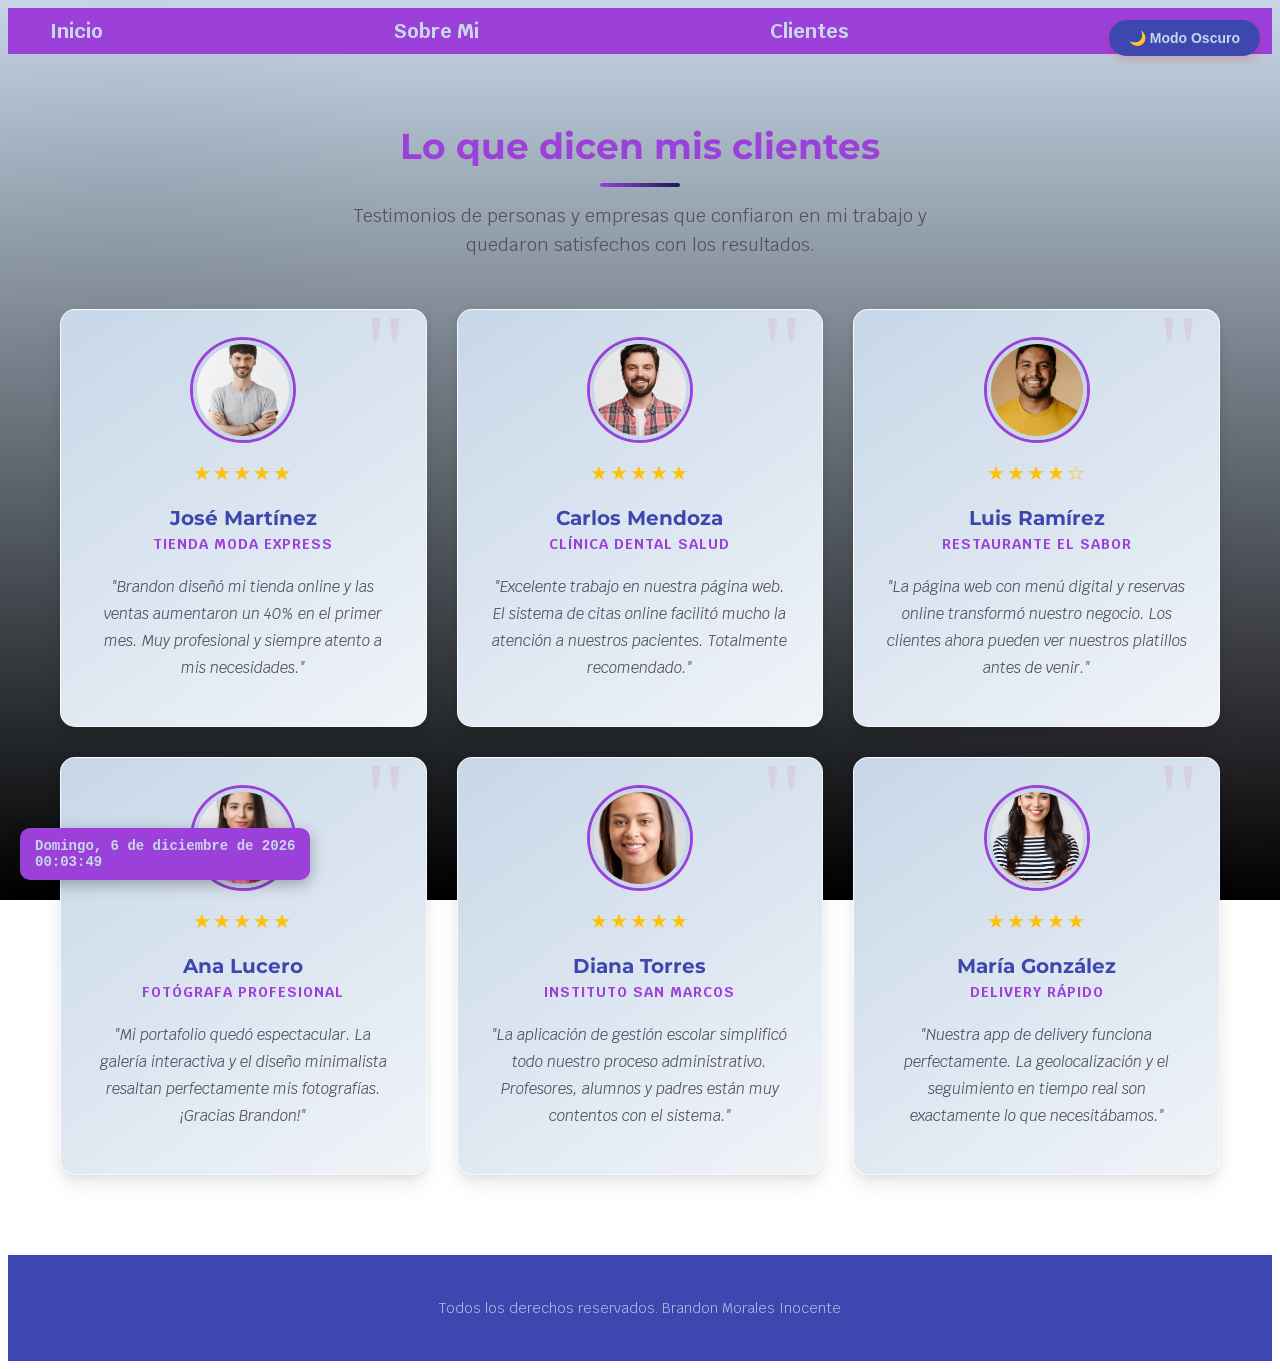
==== Clientes.html @ 87066e02 "Mi página web completa con modo oscuro, boton arriba y reloj" ====
<!DOCTYPE html>
<html lang="es">
<head>
    <meta charset="UTF-8">
    <meta name="viewport" content="width=device-width, initial-scale=1.0">
    <title>Clientes - Brandon Morales Inocente</title>
    <link href="https://fonts.googleapis.com/css2?family=Krub:wght@400;600;700&family=Montserrat:wght@500;700&display=swap" rel="stylesheet">
    <link rel="stylesheet" href="css/style.css">
    <style>
        body {
            background-image: 
                radial-gradient(circle at 10% 20%, rgba(23, 28, 73, 0.03) 0%, transparent 20%),
                radial-gradient(circle at 90% 80%, rgba(224, 59, 94, 0.03) 0%, transparent 20%),
                linear-gradient(to top, var(--grisClaro) 0%, var(--blanco) 100%);
            background-attachment: fixed;
        }

        .clientes {
            max-width: 120rem;
            margin: 0 auto;
            padding: 4rem 2rem;
        }

        .clientes-header {
            text-align: center;
            margin-bottom: 5rem;
        }

        .clientes-header h2 {
            font-family: 'Montserrat', sans-serif;
            font-size: 3.6rem;
            color: var(--secundario);
            margin-bottom: 1.5rem;
            position: relative;
            display: inline-block;
        }

        .clientes-header h2::after {
            content: '';
            display: block;
            width: 8rem;
            height: 4px;
            background: linear-gradient(90deg, var(--secundario), var(--primario));
            margin: 1.5rem auto 0;
            border-radius: 2px;
        }

        .clientes-header p {
            color: var(--gris);
            font-size: 1.8rem;
            max-width: 60rem;
            margin: 0 auto;
            line-height: 1.6;
        }

        .grid-clientes {
            display: grid;
            grid-template-columns: repeat(3, 1fr);
            gap: 3rem;
        }

        @media (max-width: 992px) {
            .grid-clientes {
                grid-template-columns: repeat(2, 1fr);
            }
        }

        @media (max-width: 576px) {
            .grid-clientes {
                grid-template-columns: 1fr;
            }
        }

        .testimonio {
            background: linear-gradient(145deg, var(--blanco), #f0f4f8);
            border-radius: 1.5rem;
            padding: 3rem;
            box-shadow: 
                0 4px 6px rgba(0, 0, 0, 0.05),
                0 10px 20px rgba(0, 0, 0, 0.08);
            transition: all 0.4s ease;
            border: 1px solid rgba(255, 255, 255, 0.8);
            position: relative;
            overflow: hidden;
        }

        .testimonio::before {
            content: '"';
            position: absolute;
            top: -1rem;
            right: 2rem;
            font-size: 10rem;
            color: rgba(224, 59, 94, 0.1);
            font-family: Georgia, serif;
            line-height: 1;
        }

        .testimonio:hover {
            transform: translateY(-8px);
            box-shadow: 
                0 12px 24px rgba(0, 0, 0, 0.12),
                0 4px 8px rgba(0, 0, 0, 0.06);
        }

        .cliente-foto {
            width: 10rem;
            height: 10rem;
            border-radius: 50%;
            object-fit: cover;
            border: 4px solid var(--blanco);
            box-shadow: 0 0 0 3px var(--secundario);
            margin-bottom: 2rem;
            display: block;
            margin-left: auto;
            margin-right: auto;
        }

        .estrellas {
            text-align: center;
            margin-bottom: 1.5rem;
            font-size: 2rem;
            color: #ffc107;
            letter-spacing: 2px;
        }

        .testimonio h3 {
            font-family: 'Montserrat', sans-serif;
            font-size: 2rem;
            color: var(--oscuro);
            text-align: center;
            margin-bottom: 0.5rem;
        }

        .empresa {
            display: block;
            text-align: center;
            color: var(--secundario);
            font-weight: 700;
            font-size: 1.4rem;
            text-transform: uppercase;
            letter-spacing: 1px;
            margin-bottom: 2rem;
        }

        .testimonio p {
            color: var(--gris);
            line-height: 1.8;
            font-size: 1.5rem;
            text-align: center;
            font-style: italic;
        }

        .footer {
            text-align: center;
            padding: 3rem;
            margin-top: 4rem;
            background: var(--oscuro);
            color: var(--blanco);
        }

        .footer p {
            font-size: 1.4rem;
            opacity: 0.8;
        }
    </style>
</head>
<body>
    
    <nav class="nav-bg">
        <div class="navegacion-principal contenedor">
            <a href="Inicio.html">Inicio</a>
            <a href="SobreMi.html">Sobre Mi</a>
            <a href="Clientes.html">Clientes</a>
            <a href="Contacto.html">Contacto</a>
        </div>
    </nav>

    <main class="clientes">
        
        <div class="clientes-header">
            <h2>Lo que dicen mis clientes</h2>
            <p>Testimonios de personas y empresas que confiaron en mi trabajo y quedaron satisfechos con los resultados.</p>
        </div>
        
        <div class="grid-clientes">
            
            <!-- Cliente 1 - Hombre camisa gris -->
            <div class="testimonio sombra">
                <img src="img/cliente1.jpg" alt="José Martínez" class="cliente-foto">
                <div class="estrellas">★★★★★</div>
                <h3>José Martínez</h3>
                <span class="empresa">Tienda Moda Express</span>
                <p>"Brandon diseñó mi tienda online y las ventas aumentaron un 40% en el primer mes. Muy profesional y siempre atento a mis necesidades."</p>
            </div>

            <!-- Cliente 2 - Hombre camisa a cuadros -->
            <div class="testimonio sombra">
                <img src="img/cliente2.jpg" alt="Carlos Mendoza" class="cliente-foto">
                <div class="estrellas">★★★★★</div>
                <h3>Carlos Mendoza</h3>
                <span class="empresa">Clínica Dental Salud</span>
                <p>"Excelente trabajo en nuestra página web. El sistema de citas online facilitó mucho la atención a nuestros pacientes. Totalmente recomendado."</p>
            </div>

            <!-- Cliente 3 - Hombre polo amarillo -->
            <div class="testimonio sombra">
                <img src="img/cliente3.jpg" alt="Luis Ramírez" class="cliente-foto">
                <div class="estrellas">★★★★☆</div>
                <h3>Luis Ramírez</h3>
                <span class="empresa">Restaurante El Sabor</span>
                <p>"La página web con menú digital y reservas online transformó nuestro negocio. Los clientes ahora pueden ver nuestros platillos antes de venir."</p>
            </div>

            <!-- Cliente 4 - Mujer polo rosa -->
            <div class="testimonio sombra">
                <img src="img/cliente4.jpg" alt="Ana Lucero" class="cliente-foto">
                <div class="estrellas">★★★★★</div>
                <h3>Ana Lucero</h3>
                <span class="empresa">Fotógrafa Profesional</span>
                <p>"Mi portafolio quedó espectacular. La galería interactiva y el diseño minimalista resaltan perfectamente mis fotografías. ¡Gracias Brandon!"</p>
            </div>

            <!-- Cliente 5 - Mujer polo gris -->
            <div class="testimonio sombra">
                <img src="img/cliente5.jpg" alt="Diana Torres" class="cliente-foto">
                <div class="estrellas">★★★★★</div>
                <h3>Diana Torres</h3>
                <span class="empresa">Instituto San Marcos</span>
                <p>"La aplicación de gestión escolar simplificó todo nuestro proceso administrativo. Profesores, alumnos y padres están muy contentos con el sistema."</p>
            </div>

            <!-- Cliente 6 - Mujer rayas -->
            <div class="testimonio sombra">
                <img src="img/cliente6.jpg" alt="María González" class="cliente-foto">
                <div class="estrellas">★★★★★</div>
                <h3>María González</h3>
                <span class="empresa">Delivery Rápido</span>
                <p>"Nuestra app de delivery funciona perfectamente. La geolocalización y el seguimiento en tiempo real son exactamente lo que necesitábamos."</p>
            </div>

        </div>

    </main>

    <footer class="footer">
        <p>Todos los derechos reservados. Brandon Morales Inocente</p>
    </footer>

    <!-- Botones y Scripts agregados -->
    <button id="btnTema">🌙 Modo Oscuro</button>
    <button id="btnTop">↑ Ir Arriba</button>
    <script src="js/script.js"></script>
</body>
</html>
---- css/style.css ----
:root {
    --blanco: #c7d7e8;
    --oscuro: #3c47af;
    --primario: #171c49;
    --secundario: #9c40da;
    --gris: #505163;
    --grisClaro: #000000;
}

/* Globales */
html {
    font-size: 62.5%;
    box-sizing: border-box;
    scroll-snap-type: y proximity;
}

/* Scroll Snap */
.servicios,
.navegacion-principal,
.formulario {
    scroll-snap-align: center;
    scroll-snap-stop: always;
}

*, *:before, *:after {
    box-sizing: inherit;
}

body {
    font-size: 16px;
    font-family: 'Krub', sans-serif;
    background: linear-gradient(to top, var(--grisClaro) 0%, var(--blanco) 100%);
    transition: background 0.3s ease, color 0.3s ease;
    min-height: 100vh;
}

/* Transiciones suaves para todos los elementos */
.sombra, .nav-bg, .formulario, .servicio .iconos, .boton, 
.navegacion-principal a, .input-text, .campo label {
    transition: all 0.3s ease;
}

.contenedor {
    max-width: 120rem;
    margin: 0 auto;
}

.boton {
    background-color: var(--secundario);
    color: var(--blanco);
    padding: 1rem 3rem;
    margin-top: 3rem;
    font-size: 2rem;
    text-decoration: none;
    text-transform: uppercase;
    font-weight: bold;
    border-radius: .5rem;
    width: 90%;
    text-align: center;
    border: none;
}

@media (min-width: 768px) {
    .boton {
        width: auto;
    }
}

.boton:hover {
    cursor: pointer;
    transform: scale(1.05);
    background-color: var(--primario);
}

.sombra {
    box-shadow: 0px 5px 15px 0px rgba(112,112,112,0.48);
    background-color: var(--blanco);
    padding: 2rem;
    border-radius: 1rem;
}

/* Tipografia */
h1 {
    font-size: 3.8rem;
}
h2 {
    font-size: 2.8rem;
}
h3 {
    font-size: 1.8rem;
}
h1, h2, h3 {
    text-align: center;
}

/* Titulos */
.titulo span {
    font-size: 2rem;
}

/* Utilidades */
.w-sm-100 {
    width: 100%;
}

@media (min-width: 768px) {
    .w-sm-100 {
        width: auto;
    }
}

.flex {
    display: flex;
}

.alinear-derecha {
    justify-content: flex-end;
}

/* Navegacion Principal */
.nav-bg {
    background-color: var(--secundario);
}

.navegacion-principal {
    display: flex;
    flex-direction: column;
}

@media (min-width: 768px) {
    .navegacion-principal {
        flex-direction: row;
        justify-content: space-between;
    }
}

.navegacion-principal a {
    display: block;
    text-align: center;
    color: var(--blanco);
    text-decoration: none;
    font-size: 2rem;
    font-weight: 700;
    padding: 1rem;
}

.navegacion-principal a:hover {
    background-color: var(--primario);
    color: var(--oscuro);
}

/* Hero */
.hero {
    background-image: url(../img/hero.jpg);
    background-repeat: no-repeat;
    background-size: cover;
    height: 450px;
    position: relative;
    margin-bottom: 2rem;
}

.contenido-hero {
    position: absolute;
    background-color: rgb(0 0 0 / 70%);
    width: 100%;
    height: 100%;
    display: flex;
    flex-direction: column;
    align-items: center;
    justify-content: center;
}

.contenido-hero h2, 
.contenido-hero p {
    color: var(--blanco);
}

.contenido-hero .ubicacion {
    display: flex;
    align-items: flex-end;
}

/* Servicios */
@media (min-width: 768px) {
    .servicios {
        display: grid;
        grid-template-columns: repeat(3, 1fr);
        column-gap: 1rem;
    }
}

.servicio {
    display: flex;
    flex-direction: column;
    align-items: center;
}

.servicio h3 {
    color: var(--secundario);
    font-weight: normal;
}

.servicio p {
    line-height: 2;
    text-align: center;
}

.servicio .iconos {
    height: 15rem;
    width: 15rem;
    background-color: var(--primario);
    border-radius: 50%;
    display: flex;
    justify-content: space-evenly;
    align-items: center;
}

/* Contacto */
.formulario {
    background-color: var(--gris);
    width: min(60rem, 100%);
    margin: 0 auto;
    padding: 2rem;
    border-radius: 1rem;
}

.formulario fieldset {
    border: none;
}

.formulario legend {
    text-align: center;
    font-size: 1.8rem;
    text-transform: uppercase;
    font-weight: 700;
    margin-bottom: 2rem;
    color: var(--primario);
}

@media (min-width: 768px) {
    .contenedor-campos {
        display: grid;
        grid-template-columns: 50% 50%;
        grid-template-rows: auto auto 20rem;
        column-gap: 1rem;
    }

    .campo:nth-child(3),
    .campo:nth-child(4) {
        grid-column: 1 / 3;
    }
}

.campo {
    margin-bottom: 1rem;
}

.campo label {
    color: var(--blanco);
    font-weight: bold;
    margin-bottom: .5rem;
    display: block;
}

.campo textarea {
    height: 20rem;
}

.input-text {
    width: 100%;
    border: none;
    padding: 1.5rem;
    border-radius: .5rem;
    background-color: var(--blanco);
    color: var(--oscuro);
}

/* Footer */
.footer {
    text-align: center;
    padding: 2rem;
    margin-top: 2rem;
}

/* ============================================
   BOTÓN "IR ARRIBA"
   ============================================ */

#btnTop {
    display: none;
    position: fixed;
    bottom: 3rem;
    right: 3rem;
    z-index: 99;
    background-color: var(--secundario);
    color: var(--blanco);
    border: none;
    outline: none;
    cursor: pointer;
    padding: 1.5rem 2rem;
    border-radius: 1rem;
    font-size: 1.6rem;
    font-weight: bold;
    box-shadow: 0 4px 15px rgba(128, 132, 196, 0.3);
    transition: all 0.3s ease;
}

#btnTop:hover {
    background-color: var(--primario);
    transform: translateY(-3px);
    box-shadow: 0 6px 20px rgba(23, 190, 51, 0.4);
}

/* ============================================
   BOTÓN MODO OSCURO/CLARO
   ============================================ */

#btnTema {
    position: fixed;
    top: 2rem;
    right: 2rem;
    z-index: 100;
    background-color: var(--oscuro);
    color: var(--blanco);
    border: none;
    outline: none;
    cursor: pointer;
    padding: 1rem 2rem;
    border-radius: 3rem;
    font-size: 1.4rem;
    font-weight: bold;
    box-shadow: 0 4px 10px rgba(218, 16, 16, 0.2);
    transition: all 0.3s ease;
}

#btnTema:hover {
    transform: scale(1.05);
    box-shadow: 0 6px 15px rgba(107, 224, 11, 0.3);
}

/* ============================================
   MODO OSCURO - COMPLETO Y CORREGIDO
   ============================================ */

body.modo-oscuro {
    --blanco: #0f0f1a;
    --oscuro: #e0e0ff;
    --primario: #ff6b6b;
    --secundario: #4ecdc4;
    --gris: #1a1a2e;
    --grisClaro: #16213e;
}

body.modo-oscuro .nav-bg {
    background-color: #1a1a2e;
}

body.modo-oscuro .sombra {
    background-color: #1a1a2e;
    box-shadow: 0px 5px 15px 0px rgba(0,0,0,0.3);
}

body.modo-oscuro .formulario {
    background-color: #16213e;
}

body.modo-oscuro .campo label {
    color: #e0e0ff;
}

body.modo-oscuro .input-text {
    background-color: #0f0f1a;
    color: #e0e0ff;
    border: 1px solid #4ecdc4;
}

body.modo-oscuro .servicio .iconos {
    background-color: #4ecdc4;
}

body.modo-oscuro .servicio h3 {
    color: #4ecdc4;
}

body.modo-oscuro .footer {
    color: #e0e0ff;
}

body.modo-oscuro #btnTema {
    background-color: #4ecdc4;
    color: #0f0f1a;
}

body.modo-oscuro .navegacion-principal a:hover {
    background-color: #ff6b6b;
    color: #0f0f1a;
}

body.modo-oscuro .boton {
    background-color: #4ecdc4;
    color: #0f0f1a;
}

body.modo-oscuro .boton:hover {
    background-color: #ff6b6b;
    color: #0f0f1a;
}

body.modo-oscuro .contenido-hero h2,
body.modo-oscuro .contenido-hero p {
    color: #e0e0ff;
}

body.modo-oscuro .formulario legend {
    color: #4ecdc4;
}

body.modo-oscuro #btnTop {
    background-color: #4ecdc4;
    color: #0f0f1a;
}

body.modo-oscuro #btnTop:hover {
    background-color: #ff6b6b;
    color: #0f0f1a;
}
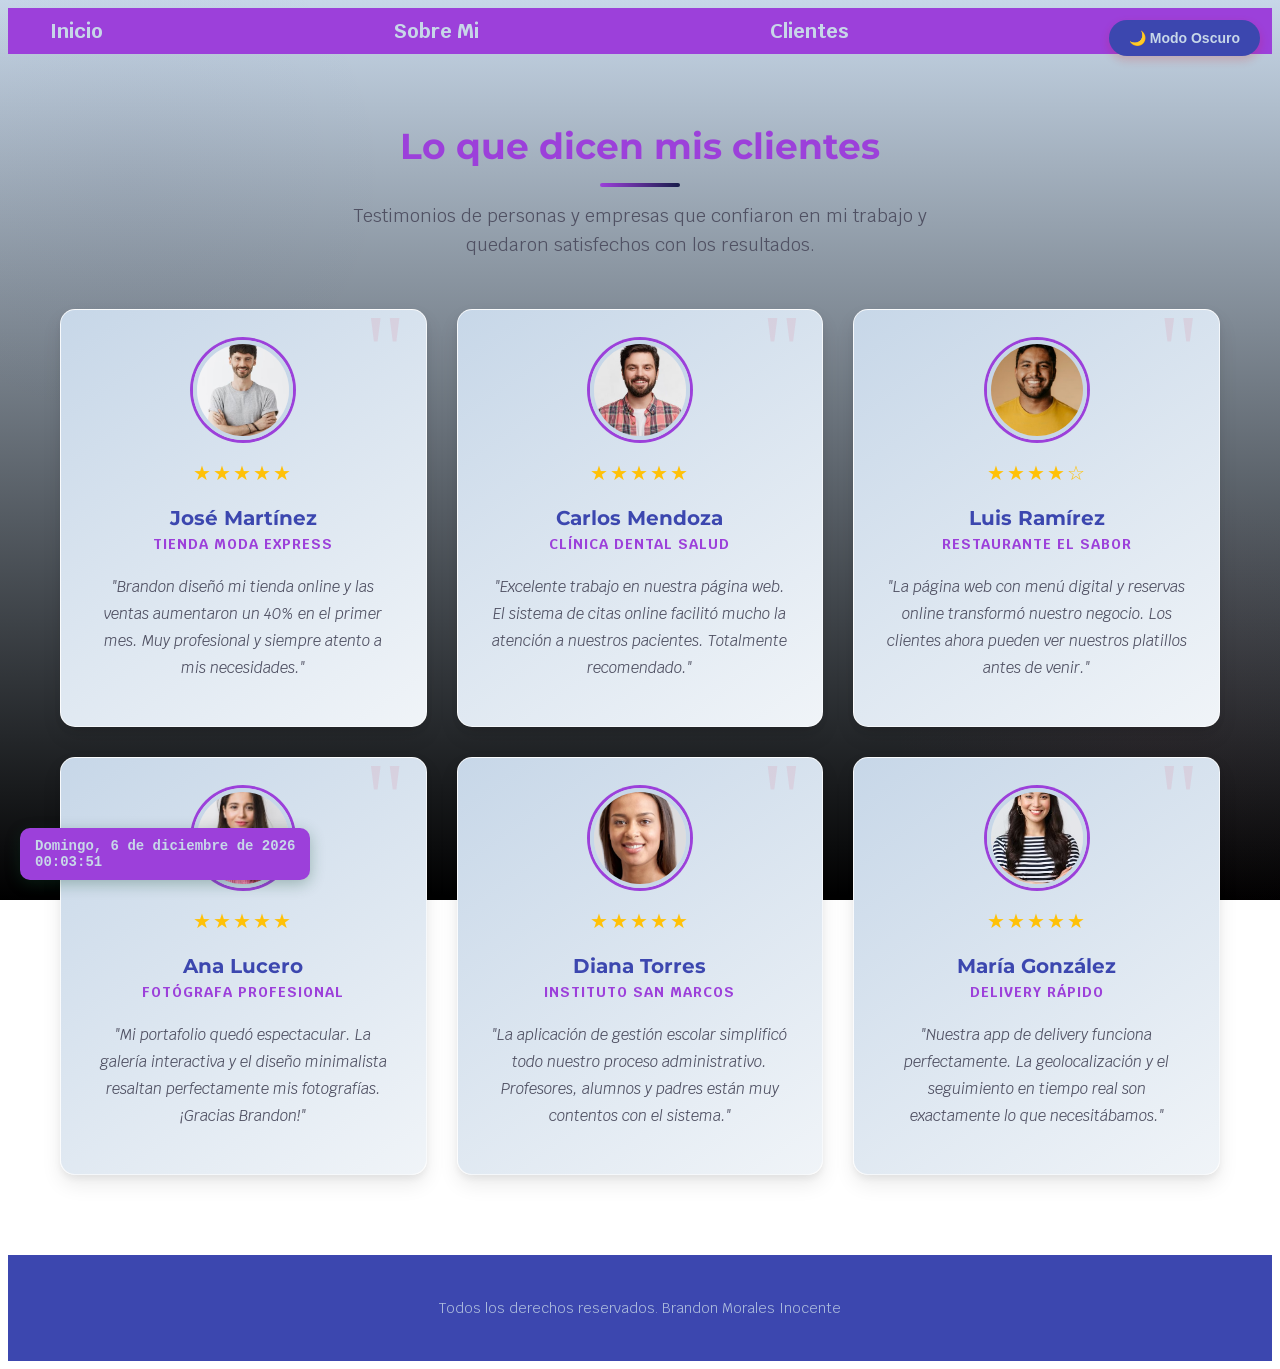
==== commit f5587da8: "Formularios funcionales: contacto, newsletter y presupuesto" ====
--- a/Clientes.html
+++ b/Clientes.html
@@ -246,8 +246,8 @@
         <p>Todos los derechos reservados. Brandon Morales Inocente</p>
     </footer>
 
-    <!-- Botones y Scripts agregados -->
-    <button id="btnTema">🌙 Modo Oscuro</button>
+    <!-- B -->
+    <button id="btnTema"> Modo Oscuro</button>
     <button id="btnTop">↑ Ir Arriba</button>
     <script src="js/script.js"></script>
 </body>
--- a/css/style.css
+++ b/css/style.css
@@ -339,7 +339,7 @@
 }
 
 /* ============================================
-   MODO OSCURO - COMPLETO Y CORREGIDO
+   MODO OSCURO 
    ============================================ */
 
 body.modo-oscuro {
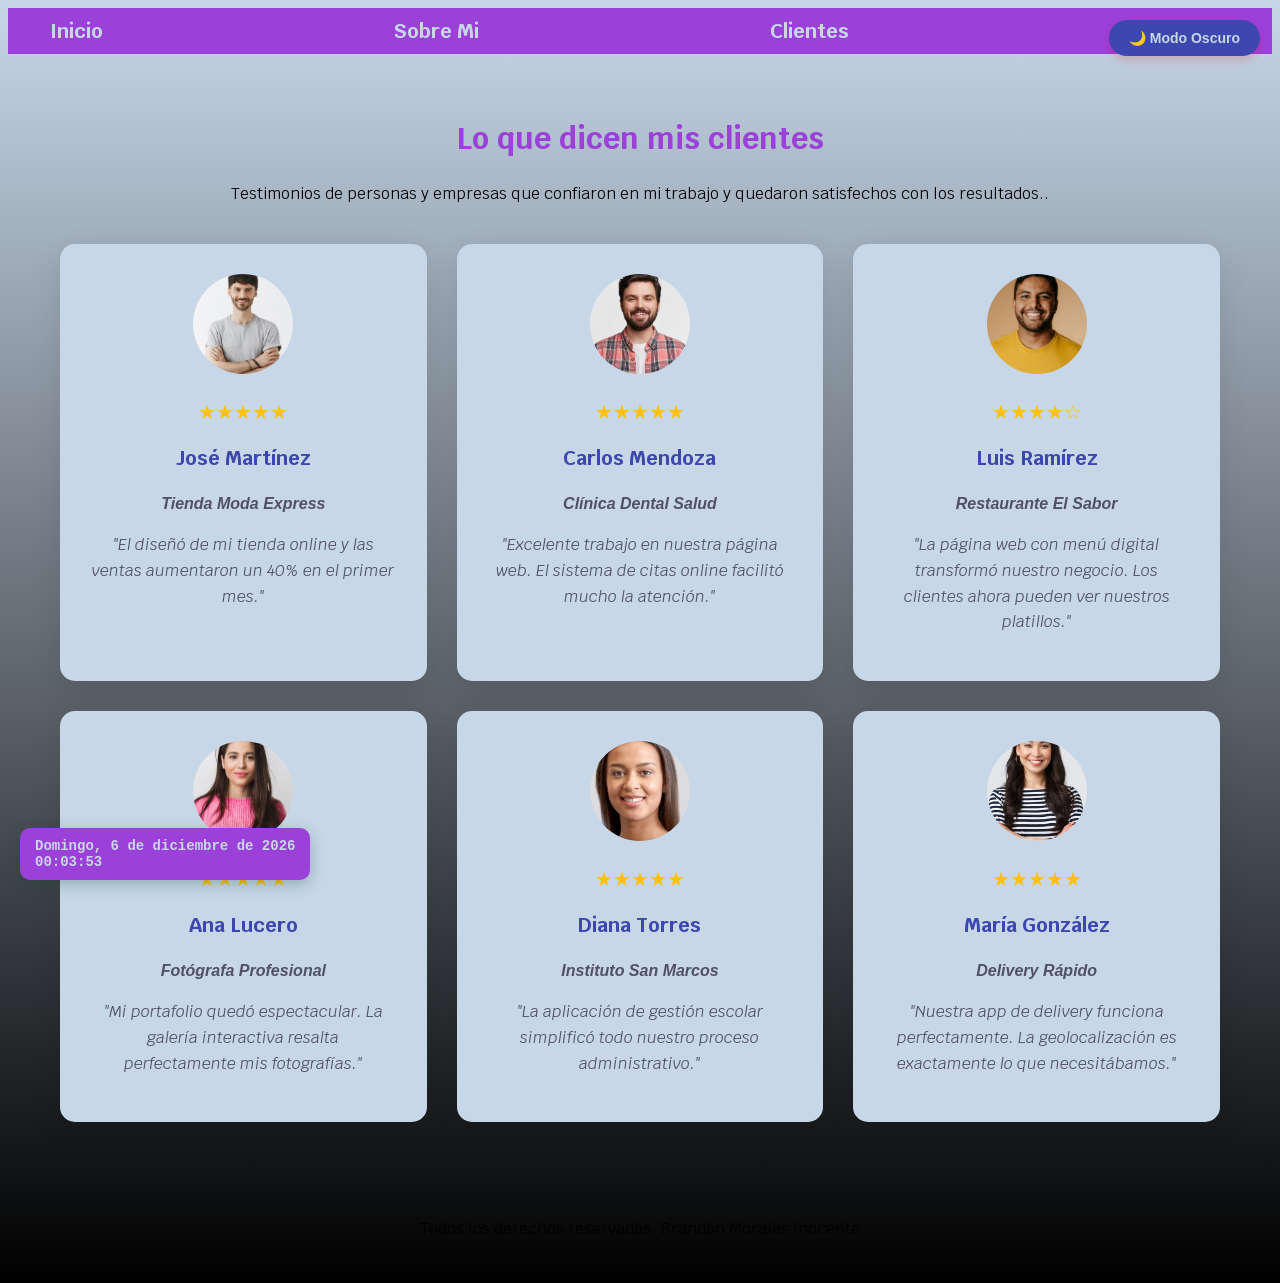
==== commit de939623: "Versión actualizada con formularios newsletter y presupuesto" ====
--- a/Clientes.html
+++ b/Clientes.html
@@ -7,165 +7,64 @@
     <link href="https://fonts.googleapis.com/css2?family=Krub:wght@400;600;700&family=Montserrat:wght@500;700&display=swap" rel="stylesheet">
     <link rel="stylesheet" href="css/style.css">
     <style>
-        body {
-            background-image: 
-                radial-gradient(circle at 10% 20%, rgba(23, 28, 73, 0.03) 0%, transparent 20%),
-                radial-gradient(circle at 90% 80%, rgba(224, 59, 94, 0.03) 0%, transparent 20%),
-                linear-gradient(to top, var(--grisClaro) 0%, var(--blanco) 100%);
-            background-attachment: fixed;
-        }
-
+        /* Estilos para clientes */
         .clientes {
             max-width: 120rem;
             margin: 0 auto;
             padding: 4rem 2rem;
         }
-
-        .clientes-header {
-            text-align: center;
-            margin-bottom: 5rem;
-        }
-
-        .clientes-header h2 {
-            font-family: 'Montserrat', sans-serif;
-            font-size: 3.6rem;
-            color: var(--secundario);
-            margin-bottom: 1.5rem;
-            position: relative;
-            display: inline-block;
-        }
-
-        .clientes-header h2::after {
-            content: '';
-            display: block;
-            width: 8rem;
-            height: 4px;
-            background: linear-gradient(90deg, var(--secundario), var(--primario));
-            margin: 1.5rem auto 0;
-            border-radius: 2px;
-        }
-
-        .clientes-header p {
-            color: var(--gris);
-            font-size: 1.8rem;
-            max-width: 60rem;
-            margin: 0 auto;
-            line-height: 1.6;
-        }
-
         .grid-clientes {
             display: grid;
             grid-template-columns: repeat(3, 1fr);
             gap: 3rem;
         }
-
         @media (max-width: 992px) {
             .grid-clientes {
                 grid-template-columns: repeat(2, 1fr);
             }
         }
-
         @media (max-width: 576px) {
             .grid-clientes {
                 grid-template-columns: 1fr;
             }
         }
-
         .testimonio {
-            background: linear-gradient(145deg, var(--blanco), #f0f4f8);
+            background: var(--blanco);
             border-radius: 1.5rem;
             padding: 3rem;
-            box-shadow: 
-                0 4px 6px rgba(0, 0, 0, 0.05),
-                0 10px 20px rgba(0, 0, 0, 0.08);
-            transition: all 0.4s ease;
-            border: 1px solid rgba(255, 255, 255, 0.8);
-            position: relative;
-            overflow: hidden;
+            text-align: center;
+            box-shadow: 0 10px 30px rgba(0,0,0,0.1);
         }
-
-        .testimonio::before {
-            content: '"';
-            position: absolute;
-            top: -1rem;
-            right: 2rem;
-            font-size: 10rem;
-            color: rgba(224, 59, 94, 0.1);
-            font-family: Georgia, serif;
-            line-height: 1;
-        }
-
-        .testimonio:hover {
-            transform: translateY(-8px);
-            box-shadow: 
-                0 12px 24px rgba(0, 0, 0, 0.12),
-                0 4px 8px rgba(0, 0, 0, 0.06);
-        }
-
         .cliente-foto {
             width: 10rem;
             height: 10rem;
             border-radius: 50%;
             object-fit: cover;
-            border: 4px solid var(--blanco);
-            box-shadow: 0 0 0 3px var(--secundario);
             margin-bottom: 2rem;
-            display: block;
-            margin-left: auto;
-            margin-right: auto;
         }
-
         .estrellas {
-            text-align: center;
-            margin-bottom: 1.5rem;
+            color: #ffc107;
             font-size: 2rem;
-            color: #ffc107;
-            letter-spacing: 2px;
+            margin-bottom: 1rem;
         }
-
         .testimonio h3 {
-            font-family: 'Montserrat', sans-serif;
             font-size: 2rem;
             color: var(--oscuro);
-            text-align: center;
-            margin-bottom: 0.5rem;
         }
-
         .empresa {
-            display: block;
-            text-align: center;
             color: var(--secundario);
-            font-weight: 700;
-            font-size: 1.4rem;
-            text-transform: uppercase;
-            letter-spacing: 1px;
-            margin-bottom: 2rem;
+            font-weight: bold;
+            margin-bottom: 1rem;
         }
-
         .testimonio p {
             color: var(--gris);
-            line-height: 1.8;
-            font-size: 1.5rem;
-            text-align: center;
             font-style: italic;
-        }
-
-        .footer {
-            text-align: center;
-            padding: 3rem;
-            margin-top: 4rem;
-            background: var(--oscuro);
-            color: var(--blanco);
-        }
-
-        .footer p {
-            font-size: 1.4rem;
-            opacity: 0.8;
+            line-height: 1.6;
         }
     </style>
 </head>
 <body>
-    
+
     <nav class="nav-bg">
         <div class="navegacion-principal contenedor">
             <a href="Inicio.html">Inicio</a>
@@ -176,78 +75,73 @@
     </nav>
 
     <main class="clientes">
-        
-        <div class="clientes-header">
-            <h2>Lo que dicen mis clientes</h2>
-            <p>Testimonios de personas y empresas que confiaron en mi trabajo y quedaron satisfechos con los resultados.</p>
+        <div class="clientes-header" style="text-align: center; margin-bottom: 4rem;">
+            <h2 style="color: var(--secundario); font-size: 3rem;">Lo que dicen mis clientes</h2>
+            <p>Testimonios de personas y empresas que confiaron en mi trabajo y quedaron satisfechos con los resultados..</p>
         </div>
-        
+
         <div class="grid-clientes">
-            
-            <!-- Cliente 1 - Hombre camisa gris -->
-            <div class="testimonio sombra">
+            <!-- Cliente 1 -->
+            <div class="testimonio">
                 <img src="img/cliente1.jpg" alt="José Martínez" class="cliente-foto">
                 <div class="estrellas">★★★★★</div>
                 <h3>José Martínez</h3>
-                <span class="empresa">Tienda Moda Express</span>
-                <p>"Brandon diseñó mi tienda online y las ventas aumentaron un 40% en el primer mes. Muy profesional y siempre atento a mis necesidades."</p>
+                <p class="empresa">Tienda Moda Express</p>
+                <p>"El diseñó de mi tienda online y las ventas aumentaron un 40% en el primer mes."</p>
             </div>
 
-            <!-- Cliente 2 - Hombre camisa a cuadros -->
-            <div class="testimonio sombra">
+            <!-- Cliente 2 -->
+            <div class="testimonio">
                 <img src="img/cliente2.jpg" alt="Carlos Mendoza" class="cliente-foto">
                 <div class="estrellas">★★★★★</div>
                 <h3>Carlos Mendoza</h3>
-                <span class="empresa">Clínica Dental Salud</span>
-                <p>"Excelente trabajo en nuestra página web. El sistema de citas online facilitó mucho la atención a nuestros pacientes. Totalmente recomendado."</p>
+                <p class="empresa">Clínica Dental Salud</p>
+                <p>"Excelente trabajo en nuestra página web. El sistema de citas online facilitó mucho la atención."</p>
             </div>
 
-            <!-- Cliente 3 - Hombre polo amarillo -->
-            <div class="testimonio sombra">
+            <!-- Cliente 3 -->
+            <div class="testimonio">
                 <img src="img/cliente3.jpg" alt="Luis Ramírez" class="cliente-foto">
                 <div class="estrellas">★★★★☆</div>
                 <h3>Luis Ramírez</h3>
-                <span class="empresa">Restaurante El Sabor</span>
-                <p>"La página web con menú digital y reservas online transformó nuestro negocio. Los clientes ahora pueden ver nuestros platillos antes de venir."</p>
+                <p class="empresa">Restaurante El Sabor</p>
+                <p>"La página web con menú digital transformó nuestro negocio. Los clientes ahora pueden ver nuestros platillos."</p>
             </div>
 
-            <!-- Cliente 4 - Mujer polo rosa -->
-            <div class="testimonio sombra">
+            <!-- Cliente 4 -->
+            <div class="testimonio">
                 <img src="img/cliente4.jpg" alt="Ana Lucero" class="cliente-foto">
                 <div class="estrellas">★★★★★</div>
                 <h3>Ana Lucero</h3>
-                <span class="empresa">Fotógrafa Profesional</span>
-                <p>"Mi portafolio quedó espectacular. La galería interactiva y el diseño minimalista resaltan perfectamente mis fotografías. ¡Gracias Brandon!"</p>
+                <p class="empresa">Fotógrafa Profesional</p>
+                <p>"Mi portafolio quedó espectacular. La galería interactiva resalta perfectamente mis fotografías."</p>
             </div>
 
-            <!-- Cliente 5 - Mujer polo gris -->
-            <div class="testimonio sombra">
+            <!-- Cliente 5 -->
+            <div class="testimonio">
                 <img src="img/cliente5.jpg" alt="Diana Torres" class="cliente-foto">
                 <div class="estrellas">★★★★★</div>
                 <h3>Diana Torres</h3>
-                <span class="empresa">Instituto San Marcos</span>
-                <p>"La aplicación de gestión escolar simplificó todo nuestro proceso administrativo. Profesores, alumnos y padres están muy contentos con el sistema."</p>
+                <p class="empresa">Instituto San Marcos</p>
+                <p>"La aplicación de gestión escolar simplificó todo nuestro proceso administrativo."</p>
             </div>
 
-            <!-- Cliente 6 - Mujer rayas -->
-            <div class="testimonio sombra">
+            <!-- Cliente 6 -->
+            <div class="testimonio">
                 <img src="img/cliente6.jpg" alt="María González" class="cliente-foto">
                 <div class="estrellas">★★★★★</div>
                 <h3>María González</h3>
-                <span class="empresa">Delivery Rápido</span>
-                <p>"Nuestra app de delivery funciona perfectamente. La geolocalización y el seguimiento en tiempo real son exactamente lo que necesitábamos."</p>
+                <p class="empresa">Delivery Rápido</p>
+                <p>"Nuestra app de delivery funciona perfectamente. La geolocalización es exactamente lo que necesitábamos."</p>
             </div>
-
         </div>
-
     </main>
 
     <footer class="footer">
         <p>Todos los derechos reservados. Brandon Morales Inocente</p>
     </footer>
 
-    <!-- B -->
-    <button id="btnTema"> Modo Oscuro</button>
+    <button id="btnTema">🌙 Modo Oscuro</button>
     <button id="btnTop">↑ Ir Arriba</button>
     <script src="js/script.js"></script>
 </body>
